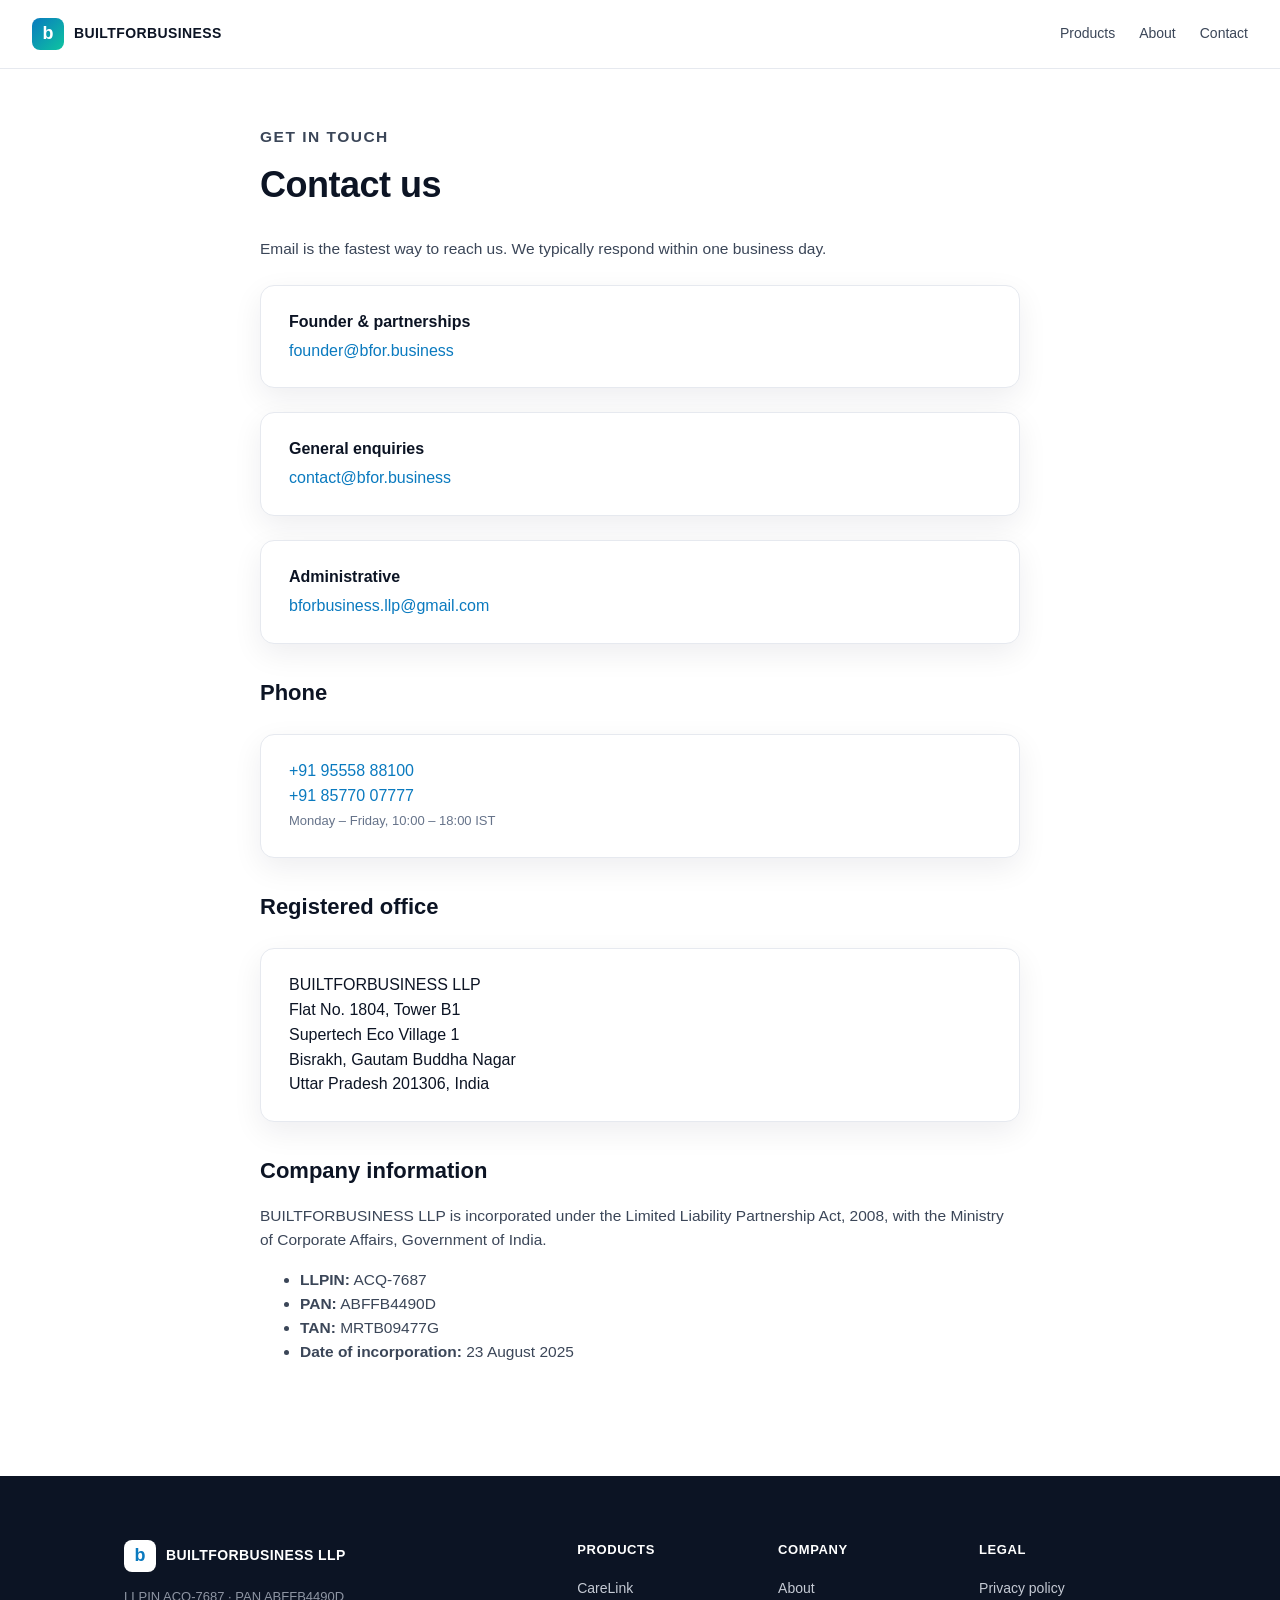
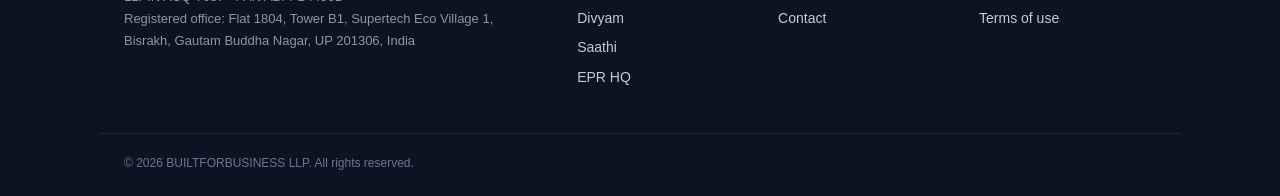
==== contact.html @ 880cf1d8 "Initial corporate site" ====
<!doctype html>
<html lang="en">
<head>
  <meta charset="utf-8">
  <meta name="viewport" content="width=device-width, initial-scale=1">
  <title>Contact — BUILTFORBUSINESS LLP</title>
  <meta name="description" content="Reach BUILTFORBUSINESS LLP for partnerships, press, support, or careers.">
  <link rel="icon" href="data:image/svg+xml,%3Csvg xmlns='http://www.w3.org/2000/svg' viewBox='0 0 64 64'%3E%3Crect width='64' height='64' rx='14' fill='%230A7ABF'/%3E%3Ctext x='32' y='42' font-family='Inter,Arial' font-size='30' font-weight='700' fill='white' text-anchor='middle'%3Eb%3C/text%3E%3C/svg%3E">
  <link rel="stylesheet" href="/styles.css">
</head>
<body>
  <header class="nav">
    <a href="/" class="brand">
      <span class="brand-mark">b</span>
      <span class="brand-name">BUILTFORBUSINESS</span>
    </a>
    <nav>
      <a href="/#products">Products</a>
      <a href="/#about">About</a>
      <a href="/contact.html">Contact</a>
    </nav>
  </header>

  <main class="container">
    <div class="page">
      <p class="section-eyebrow">Get in touch</p>
      <h1>Contact us</h1>
      <p>Email is the fastest way to reach us. We typically respond within one business day.</p>

      <div class="contact-block">
        <strong>Founder &amp; partnerships</strong>
        <a href="mailto:founder@bfor.business">founder@bfor.business</a>
      </div>
      <div class="contact-block">
        <strong>General enquiries</strong>
        <a href="mailto:contact@bfor.business">contact@bfor.business</a>
      </div>
      <div class="contact-block">
        <strong>Administrative</strong>
        <a href="mailto:bforbusiness.llp@gmail.com">bforbusiness.llp@gmail.com</a>
      </div>

      <h2>Phone</h2>
      <div class="contact-block">
        <a href="tel:+919555888100">+91 95558 88100</a><br>
        <a href="tel:+918577007777">+91 85770 07777</a><br>
        <span class="meta">Monday – Friday, 10:00 – 18:00 IST</span>
      </div>

      <h2>Registered office</h2>
      <div class="contact-block">
        BUILTFORBUSINESS LLP<br>
        Flat No. 1804, Tower B1<br>
        Supertech Eco Village 1<br>
        Bisrakh, Gautam Buddha Nagar<br>
        Uttar Pradesh 201306, India
      </div>

      <h2>Company information</h2>
      <p>
        BUILTFORBUSINESS LLP is incorporated under the Limited Liability Partnership Act, 2008,
        with the Ministry of Corporate Affairs, Government of India.
      </p>
      <ul>
        <li><strong>LLPIN:</strong> ACQ-7687</li>
        <li><strong>PAN:</strong> ABFFB4490D</li>
        <li><strong>TAN:</strong> MRTB09477G</li>
        <li><strong>Date of incorporation:</strong> 23 August 2025</li>
      </ul>
    </div>
  </main>

  <footer class="footer">
    <div class="container footer-inner">
      <div>
        <div class="brand brand-footer">
          <span class="brand-mark">b</span>
          <span class="brand-name">BUILTFORBUSINESS LLP</span>
        </div>
        <p class="footer-meta">
          LLPIN ACQ-7687 · PAN ABFFB4490D<br>
          Registered office: Flat 1804, Tower B1, Supertech Eco Village 1,<br>
          Bisrakh, Gautam Buddha Nagar, UP 201306, India
        </p>
      </div>
      <div class="footer-cols">
        <div>
          <h5>Products</h5>
          <a href="https://carelink.ind.in" target="_blank" rel="noopener">CareLink</a>
          <a href="https://divyam.app" target="_blank" rel="noopener">Divyam</a>
          <a href="https://saathi.space" target="_blank" rel="noopener">Saathi</a>
          <a href="https://eprhq.in" target="_blank" rel="noopener">EPR HQ</a>
        </div>
        <div>
          <h5>Company</h5>
          <a href="/#about">About</a>
          <a href="/contact.html">Contact</a>
        </div>
        <div>
          <h5>Legal</h5>
          <a href="/privacy.html">Privacy policy</a>
          <a href="/terms.html">Terms of use</a>
        </div>
      </div>
    </div>
    <div class="footer-bottom container">
      © <span id="year"></span> BUILTFORBUSINESS LLP. All rights reserved.
    </div>
  </footer>
  <script>document.getElementById('year').textContent = new Date().getFullYear();</script>
</body>
</html>
---- styles.css ----
:root {
  --bg: #ffffff;
  --bg-alt: #f7f8fb;
  --ink: #0c1424;
  --ink-2: #3b4658;
  --ink-3: #66738a;
  --line: #e6e9ef;
  --brand: #0a7abf;
  --brand-2: #0ec4a0;
  --tag-health-bg: #e9f5fd;
  --tag-health-fg: #066199;
  --tag-product-bg: #efeaff;
  --tag-product-fg: #4f3bd9;
  --tag-compliance-bg: #e6f7ee;
  --tag-compliance-fg: #057143;
  --tag-soon-bg: #fff2d6;
  --tag-soon-fg: #8a5a07;
  --radius: 14px;
  --shadow: 0 10px 30px rgba(12, 20, 36, 0.07);
}

* { box-sizing: border-box; }
html { -webkit-font-smoothing: antialiased; }
body {
  margin: 0;
  font-family: -apple-system, BlinkMacSystemFont, "Segoe UI", Inter, Roboto, "Helvetica Neue", Arial, sans-serif;
  color: var(--ink);
  background: var(--bg);
  line-height: 1.55;
}
a { color: var(--brand); text-decoration: none; }
a:hover { text-decoration: underline; }
img { max-width: 100%; }
.container { width: 100%; max-width: 1080px; margin: 0 auto; padding: 0 24px; }

/* ───── Nav ───── */
.nav {
  display: flex; align-items: center; justify-content: space-between;
  padding: 18px 32px;
  border-bottom: 1px solid var(--line);
  background: rgba(255,255,255,0.85);
  backdrop-filter: blur(8px);
  position: sticky; top: 0; z-index: 50;
}
.nav nav { display: flex; gap: 24px; }
.nav nav a { color: var(--ink-2); font-weight: 500; font-size: 14px; }
.nav nav a:hover { color: var(--brand); text-decoration: none; }
.brand { display: inline-flex; align-items: center; gap: 10px; color: var(--ink); font-weight: 700; }
.brand:hover { text-decoration: none; }
.brand-mark {
  display: inline-flex; align-items: center; justify-content: center;
  width: 32px; height: 32px;
  background: linear-gradient(135deg, var(--brand), var(--brand-2));
  color: #fff; border-radius: 8px;
  font-size: 18px; font-weight: 800;
}
.brand-name { font-size: 14px; letter-spacing: 0.4px; }
.brand-footer .brand-mark { background: #fff; color: var(--brand); }
.brand-footer .brand-name { color: #fff; }

/* ───── Hero ───── */
.hero {
  padding: 96px 0 80px;
  background: linear-gradient(160deg, #f0f9ff 0%, #ecfdf5 100%);
  border-bottom: 1px solid var(--line);
}
.eyebrow {
  display: inline-block;
  background: rgba(10, 122, 191, 0.08);
  color: var(--brand);
  padding: 6px 14px;
  border-radius: 999px;
  font-size: 12px;
  font-weight: 600;
  letter-spacing: 0.4px;
  margin: 0 0 24px;
}
.hero h1 {
  font-size: clamp(34px, 6vw, 56px);
  line-height: 1.05;
  letter-spacing: -1.5px;
  margin: 0 0 20px;
  font-weight: 800;
}
.lede {
  font-size: 19px;
  color: var(--ink-2);
  max-width: 640px;
  margin: 0 0 32px;
}
.cta-row { display: flex; flex-wrap: wrap; gap: 12px; }
.btn {
  display: inline-flex; align-items: center; justify-content: center;
  padding: 14px 24px;
  border-radius: 10px;
  font-weight: 600;
  font-size: 14.5px;
  border: 1px solid transparent;
  transition: transform 0.05s ease, box-shadow 0.15s ease;
}
.btn:hover { text-decoration: none; transform: translateY(-1px); }
.btn-primary {
  background: linear-gradient(135deg, var(--brand), var(--brand-2));
  color: #fff;
  box-shadow: 0 6px 16px rgba(10, 122, 191, 0.25);
}
.btn-primary:hover { box-shadow: 0 10px 22px rgba(10, 122, 191, 0.3); }
.btn-ghost {
  background: #fff;
  color: var(--ink);
  border-color: var(--line);
}
.btn-ghost:hover { border-color: var(--ink-3); }

/* ───── Sections ───── */
.section { padding: 88px 0; }
.section-alt { background: var(--bg-alt); }
.section h2 {
  font-size: clamp(26px, 4vw, 36px);
  letter-spacing: -0.5px;
  margin: 8px 0 40px;
  font-weight: 700;
}
.section-eyebrow {
  text-transform: uppercase;
  letter-spacing: 1.5px;
  font-size: 11px;
  color: var(--ink-3);
  margin: 0;
  font-weight: 700;
}

/* ───── Product grid ───── */
.grid {
  display: grid;
  grid-template-columns: repeat(auto-fill, minmax(280px, 1fr));
  gap: 20px;
}
.card {
  background: #fff;
  border: 1px solid var(--line);
  padding: 28px 26px;
  border-radius: var(--radius);
  display: flex; flex-direction: column;
  transition: border-color 0.15s ease, box-shadow 0.2s ease;
}
.card:hover { border-color: var(--brand); box-shadow: var(--shadow); }
.card h3 { font-size: 20px; margin: 16px 0 10px; font-weight: 700; }
.card p { color: var(--ink-2); margin: 0 0 18px; font-size: 14.5px; flex-grow: 1; }
.card a {
  color: var(--brand);
  font-size: 14px;
  font-weight: 600;
  text-decoration: none;
  margin-top: auto;
}
.card a:hover { text-decoration: underline; }
.card-tag {
  display: inline-block;
  padding: 4px 10px;
  border-radius: 999px;
  font-size: 11px;
  font-weight: 700;
  letter-spacing: 0.3px;
  text-transform: uppercase;
  align-self: flex-start;
}
.tag-health { background: var(--tag-health-bg); color: var(--tag-health-fg); }
.tag-product { background: var(--tag-product-bg); color: var(--tag-product-fg); }
.tag-compliance { background: var(--tag-compliance-bg); color: var(--tag-compliance-fg); }
.tag-soon { background: var(--tag-soon-bg); color: var(--tag-soon-fg); }
.card-roadmap { background: linear-gradient(180deg, #fff 0%, var(--bg-alt) 100%); }
.card-soon { color: var(--ink-3); font-size: 13px; font-style: italic; margin-top: auto; }

/* ───── About grid ───── */
.about-grid {
  display: grid;
  grid-template-columns: 1.2fr 1fr;
  gap: 56px;
  align-items: start;
}
.about-grid p { color: var(--ink-2); margin: 0 0 16px; font-size: 16px; }
.info-card {
  background: #fff;
  border: 1px solid var(--line);
  border-radius: var(--radius);
  padding: 28px 28px 18px;
  box-shadow: var(--shadow);
}
.info-card h4 { margin: 0 0 18px; font-size: 14px; letter-spacing: 1px; text-transform: uppercase; color: var(--ink-3); }
.info-card dl { margin: 0; }
.info-card dt { font-size: 12px; color: var(--ink-3); text-transform: uppercase; letter-spacing: 0.6px; margin-top: 10px; }
.info-card dt:first-child { margin-top: 0; }
.info-card dd { margin: 4px 0 12px; font-size: 14.5px; color: var(--ink); }

/* ───── Contact CTA ───── */
.contact-cta { text-align: center; max-width: 640px; margin: 0 auto; }
.contact-cta p { color: var(--ink-2); font-size: 17px; margin: 0 0 24px; }
.contact-cta .cta-row { justify-content: center; }

/* ───── Standalone page (contact/privacy/terms) ───── */
.page {
  padding: 56px 0 96px;
  max-width: 760px;
  margin: 0 auto;
}
.page h1 { font-size: 36px; margin: 8px 0 24px; letter-spacing: -0.5px; font-weight: 800; }
.page h2 { font-size: 22px; margin: 32px 0 12px; font-weight: 700; }
.page p, .page li { color: var(--ink-2); font-size: 15.5px; }
.page a { color: var(--brand); }
.page .meta { color: var(--ink-3); font-size: 13px; margin-bottom: 32px; }
.contact-block {
  background: #fff;
  border: 1px solid var(--line);
  border-radius: var(--radius);
  padding: 24px 28px;
  margin: 24px 0;
  box-shadow: var(--shadow);
}
.contact-block strong { display: block; margin-bottom: 4px; }
.contact-block + .contact-block { margin-top: 16px; }

/* ───── Footer ───── */
.footer {
  background: #0c1424;
  color: #c5cad4;
  padding: 64px 0 24px;
  margin-top: 0;
}
.footer-inner {
  display: grid;
  grid-template-columns: 1.4fr 2fr;
  gap: 48px;
}
.footer-meta { font-size: 13px; color: #8e95a3; margin-top: 14px; line-height: 1.7; }
.footer-cols { display: grid; grid-template-columns: repeat(3, 1fr); gap: 24px; }
.footer-cols h5 { font-size: 13px; color: #fff; margin: 0 0 14px; letter-spacing: 0.6px; text-transform: uppercase; }
.footer-cols a { display: block; color: #c5cad4; font-size: 14px; padding: 4px 0; }
.footer-cols a:hover { color: #fff; text-decoration: none; }
.footer-bottom {
  border-top: 1px solid #1d273b;
  margin-top: 40px;
  padding-top: 20px;
  font-size: 12px;
  color: #6e7689;
}

/* ───── Responsive ───── */
@media (max-width: 760px) {
  .nav { padding: 14px 20px; }
  .nav nav { gap: 16px; }
  .nav nav a { font-size: 13px; }
  .hero { padding: 60px 0 56px; }
  .section { padding: 60px 0; }
  .about-grid { grid-template-columns: 1fr; gap: 32px; }
  .footer-inner { grid-template-columns: 1fr; gap: 32px; }
  .footer-cols { grid-template-columns: repeat(3, 1fr); }
}
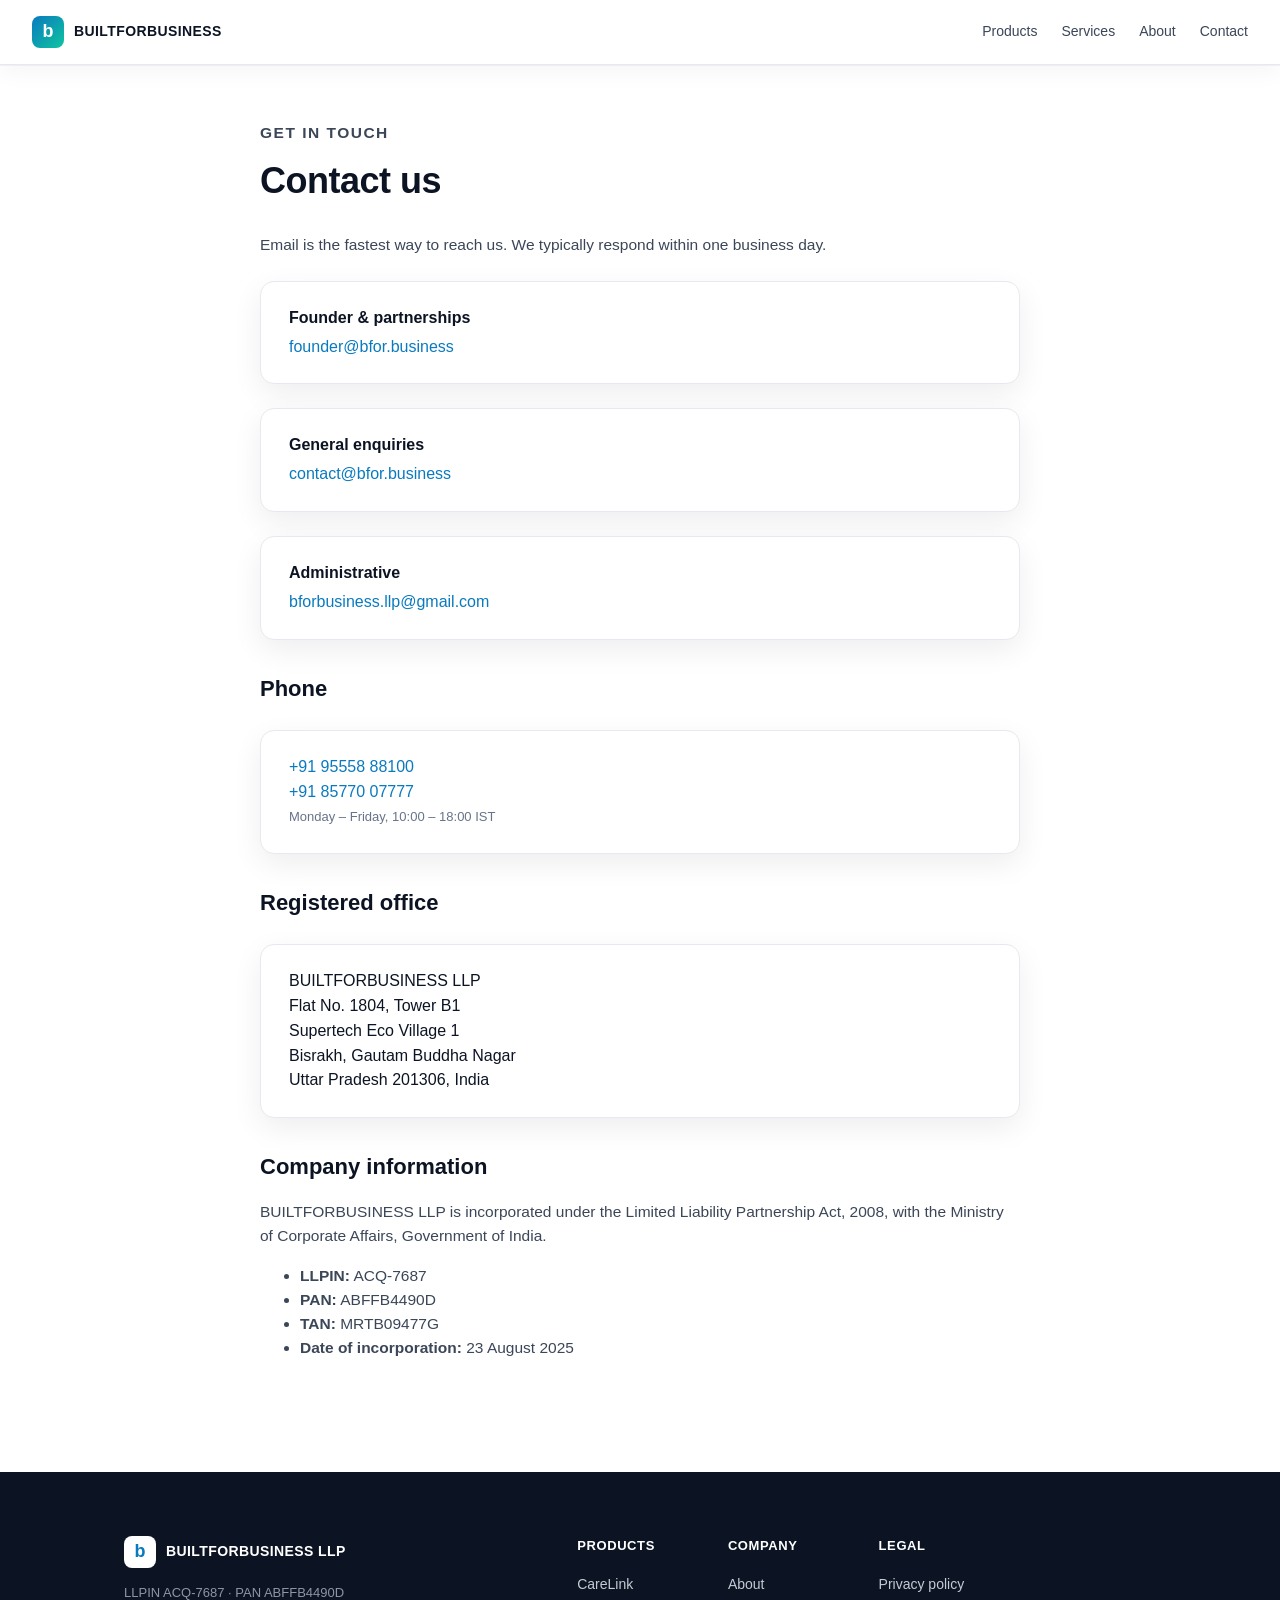
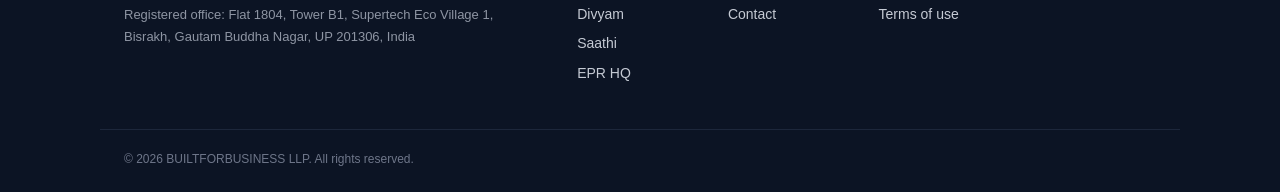
==== commit a22e8d90: "Add hamburger mobile menu with shared toggle script" ====
--- a/contact.html
+++ b/contact.html
@@ -14,8 +14,12 @@
       <span class="brand-mark">b</span>
       <span class="brand-name">BUILTFORBUSINESS</span>
     </a>
-    <nav>
+    <button class="nav-toggle" type="button" aria-label="Open menu" aria-expanded="false" aria-controls="primaryNav">
+      <span></span><span></span><span></span>
+    </button>
+    <nav id="primaryNav">
       <a href="/#products">Products</a>
+      <a href="/#services">Services</a>
       <a href="/#about">About</a>
       <a href="/contact.html">Contact</a>
     </nav>
@@ -108,5 +112,6 @@
     </div>
   </footer>
   <script>document.getElementById('year').textContent = new Date().getFullYear();</script>
+  <script src="/scripts.js" defer></script>
 </body>
 </html>
--- a/styles.css
+++ b/styles.css
@@ -15,6 +15,16 @@
   --tag-compliance-fg: #057143;
   --tag-soon-bg: #fff2d6;
   --tag-soon-fg: #8a5a07;
+  --tag-social-bg: #ffe6ee;
+  --tag-social-fg: #b8155a;
+  --tag-mobility-bg: #e3f0ff;
+  --tag-mobility-fg: #1a4ea8;
+  --tag-b2b-bg: #eef0f4;
+  --tag-b2b-fg: #2f3a52;
+  --tag-travel-bg: #ffece0;
+  --tag-travel-fg: #b8480f;
+  --tag-ai-bg: #e0f7f4;
+  --tag-ai-fg: #0a7a6b;
   --radius: 14px;
   --shadow: 0 10px 30px rgba(12, 20, 36, 0.07);
 }
@@ -36,15 +46,44 @@
 /* ───── Nav ───── */
 .nav {
   display: flex; align-items: center; justify-content: space-between;
-  padding: 18px 32px;
+  padding: 16px 32px;
   border-bottom: 1px solid var(--line);
-  background: rgba(255,255,255,0.85);
-  backdrop-filter: blur(8px);
+  background: rgba(255, 255, 255, 0.92);
+  backdrop-filter: saturate(180%) blur(12px);
+  -webkit-backdrop-filter: saturate(180%) blur(12px);
+  box-shadow: 0 1px 0 rgba(12, 20, 36, 0.04), 0 8px 24px rgba(12, 20, 36, 0.04);
   position: sticky; top: 0; z-index: 50;
 }
 .nav nav { display: flex; gap: 24px; }
 .nav nav a { color: var(--ink-2); font-weight: 500; font-size: 14px; }
 .nav nav a:hover { color: var(--brand); text-decoration: none; }
+
+/* Hamburger toggle (hidden on desktop) */
+.nav-toggle {
+  display: none;
+  width: 40px; height: 40px;
+  padding: 0;
+  background: transparent;
+  border: 1px solid var(--line);
+  border-radius: 10px;
+  cursor: pointer;
+  align-items: center;
+  justify-content: center;
+  flex-direction: column;
+  gap: 5px;
+  transition: border-color 0.15s ease;
+}
+.nav-toggle:hover { border-color: var(--ink-3); }
+.nav-toggle span {
+  display: block;
+  width: 18px; height: 2px;
+  background: var(--ink);
+  border-radius: 2px;
+  transition: transform 0.2s ease, opacity 0.2s ease;
+}
+.nav-toggle.is-open span:nth-child(1) { transform: translateY(7px) rotate(45deg); }
+.nav-toggle.is-open span:nth-child(2) { opacity: 0; }
+.nav-toggle.is-open span:nth-child(3) { transform: translateY(-7px) rotate(-45deg); }
 .brand { display: inline-flex; align-items: center; gap: 10px; color: var(--ink); font-weight: 700; }
 .brand:hover { text-decoration: none; }
 .brand-mark {
@@ -147,14 +186,20 @@
 .card:hover { border-color: var(--brand); box-shadow: var(--shadow); }
 .card h3 { font-size: 20px; margin: 16px 0 10px; font-weight: 700; }
 .card p { color: var(--ink-2); margin: 0 0 18px; font-size: 14.5px; flex-grow: 1; }
-.card a {
+.card-links {
+  display: flex;
+  flex-wrap: wrap;
+  gap: 16px;
+  margin-top: auto;
+  padding-top: 4px;
+}
+.card-links a {
   color: var(--brand);
   font-size: 14px;
   font-weight: 600;
   text-decoration: none;
-  margin-top: auto;
-}
-.card a:hover { text-decoration: underline; }
+}
+.card-links a:hover { text-decoration: underline; }
 .card-tag {
   display: inline-block;
   padding: 4px 10px;
@@ -169,8 +214,59 @@
 .tag-product { background: var(--tag-product-bg); color: var(--tag-product-fg); }
 .tag-compliance { background: var(--tag-compliance-bg); color: var(--tag-compliance-fg); }
 .tag-soon { background: var(--tag-soon-bg); color: var(--tag-soon-fg); }
+.tag-social { background: var(--tag-social-bg); color: var(--tag-social-fg); }
+.tag-mobility { background: var(--tag-mobility-bg); color: var(--tag-mobility-fg); }
+.tag-b2b { background: var(--tag-b2b-bg); color: var(--tag-b2b-fg); }
+.tag-travel { background: var(--tag-travel-bg); color: var(--tag-travel-fg); }
+.tag-ai { background: var(--tag-ai-bg); color: var(--tag-ai-fg); }
 .card-roadmap { background: linear-gradient(180deg, #fff 0%, var(--bg-alt) 100%); }
 .card-soon { color: var(--ink-3); font-size: 13px; font-style: italic; margin-top: auto; }
+
+/* ───── Services ───── */
+.section-lede {
+  color: var(--ink-2);
+  font-size: 16px;
+  max-width: 640px;
+  margin: -8px 0 36px;
+}
+.services-grid {
+  display: grid;
+  grid-template-columns: repeat(auto-fill, minmax(240px, 1fr));
+  gap: 20px;
+}
+.service-card {
+  background: #fff;
+  border: 1px solid var(--line);
+  border-radius: var(--radius);
+  padding: 28px 24px;
+  display: flex;
+  flex-direction: column;
+  gap: 12px;
+  transition: border-color 0.15s ease, box-shadow 0.2s ease, transform 0.15s ease;
+}
+.service-card:hover {
+  border-color: var(--brand);
+  box-shadow: var(--shadow);
+  transform: translateY(-2px);
+}
+.service-icon {
+  width: 44px; height: 44px;
+  border-radius: 12px;
+  display: inline-flex;
+  align-items: center;
+  justify-content: center;
+  background: linear-gradient(135deg, rgba(10, 122, 191, 0.12), rgba(14, 196, 160, 0.12));
+  color: var(--brand);
+}
+.service-icon svg { width: 22px; height: 22px; }
+.service-card h3 { margin: 4px 0 0; font-size: 17px; font-weight: 700; }
+.service-card p { margin: 0; color: var(--ink-2); font-size: 14px; }
+.services-cta {
+  display: flex;
+  flex-wrap: wrap;
+  gap: 12px;
+  margin-top: 36px;
+}
 
 /* ───── About grid ───── */
 .about-grid {
@@ -233,7 +329,7 @@
   gap: 48px;
 }
 .footer-meta { font-size: 13px; color: #8e95a3; margin-top: 14px; line-height: 1.7; }
-.footer-cols { display: grid; grid-template-columns: repeat(3, 1fr); gap: 24px; }
+.footer-cols { display: grid; grid-template-columns: repeat(4, 1fr); gap: 24px; }
 .footer-cols h5 { font-size: 13px; color: #fff; margin: 0 0 14px; letter-spacing: 0.6px; text-transform: uppercase; }
 .footer-cols a { display: block; color: #c5cad4; font-size: 14px; padding: 4px 0; }
 .footer-cols a:hover { color: #fff; text-decoration: none; }
@@ -247,12 +343,41 @@
 
 /* ───── Responsive ───── */
 @media (max-width: 760px) {
-  .nav { padding: 14px 20px; }
-  .nav nav { gap: 16px; }
-  .nav nav a { font-size: 13px; }
+  .nav { padding: 12px 20px; }
+  .nav-toggle { display: inline-flex; }
+  .nav nav {
+    position: absolute;
+    top: 100%;
+    left: 0;
+    right: 0;
+    flex-direction: column;
+    gap: 0;
+    background: rgba(255, 255, 255, 0.98);
+    backdrop-filter: saturate(180%) blur(12px);
+    -webkit-backdrop-filter: saturate(180%) blur(12px);
+    border-bottom: 1px solid var(--line);
+    box-shadow: 0 14px 32px rgba(12, 20, 36, 0.08);
+    padding: 8px 0;
+    transform: translateY(-8px);
+    opacity: 0;
+    pointer-events: none;
+    transition: transform 0.18s ease, opacity 0.18s ease;
+  }
+  .nav nav.is-open {
+    transform: translateY(0);
+    opacity: 1;
+    pointer-events: auto;
+  }
+  .nav nav a {
+    padding: 14px 24px;
+    font-size: 15px;
+    border-bottom: 1px solid var(--line);
+  }
+  .nav nav a:last-child { border-bottom: 0; }
+  body.nav-open { overflow: hidden; }
   .hero { padding: 60px 0 56px; }
   .section { padding: 60px 0; }
   .about-grid { grid-template-columns: 1fr; gap: 32px; }
   .footer-inner { grid-template-columns: 1fr; gap: 32px; }
-  .footer-cols { grid-template-columns: repeat(3, 1fr); }
-}
+  .footer-cols { grid-template-columns: repeat(2, 1fr); }
+}
